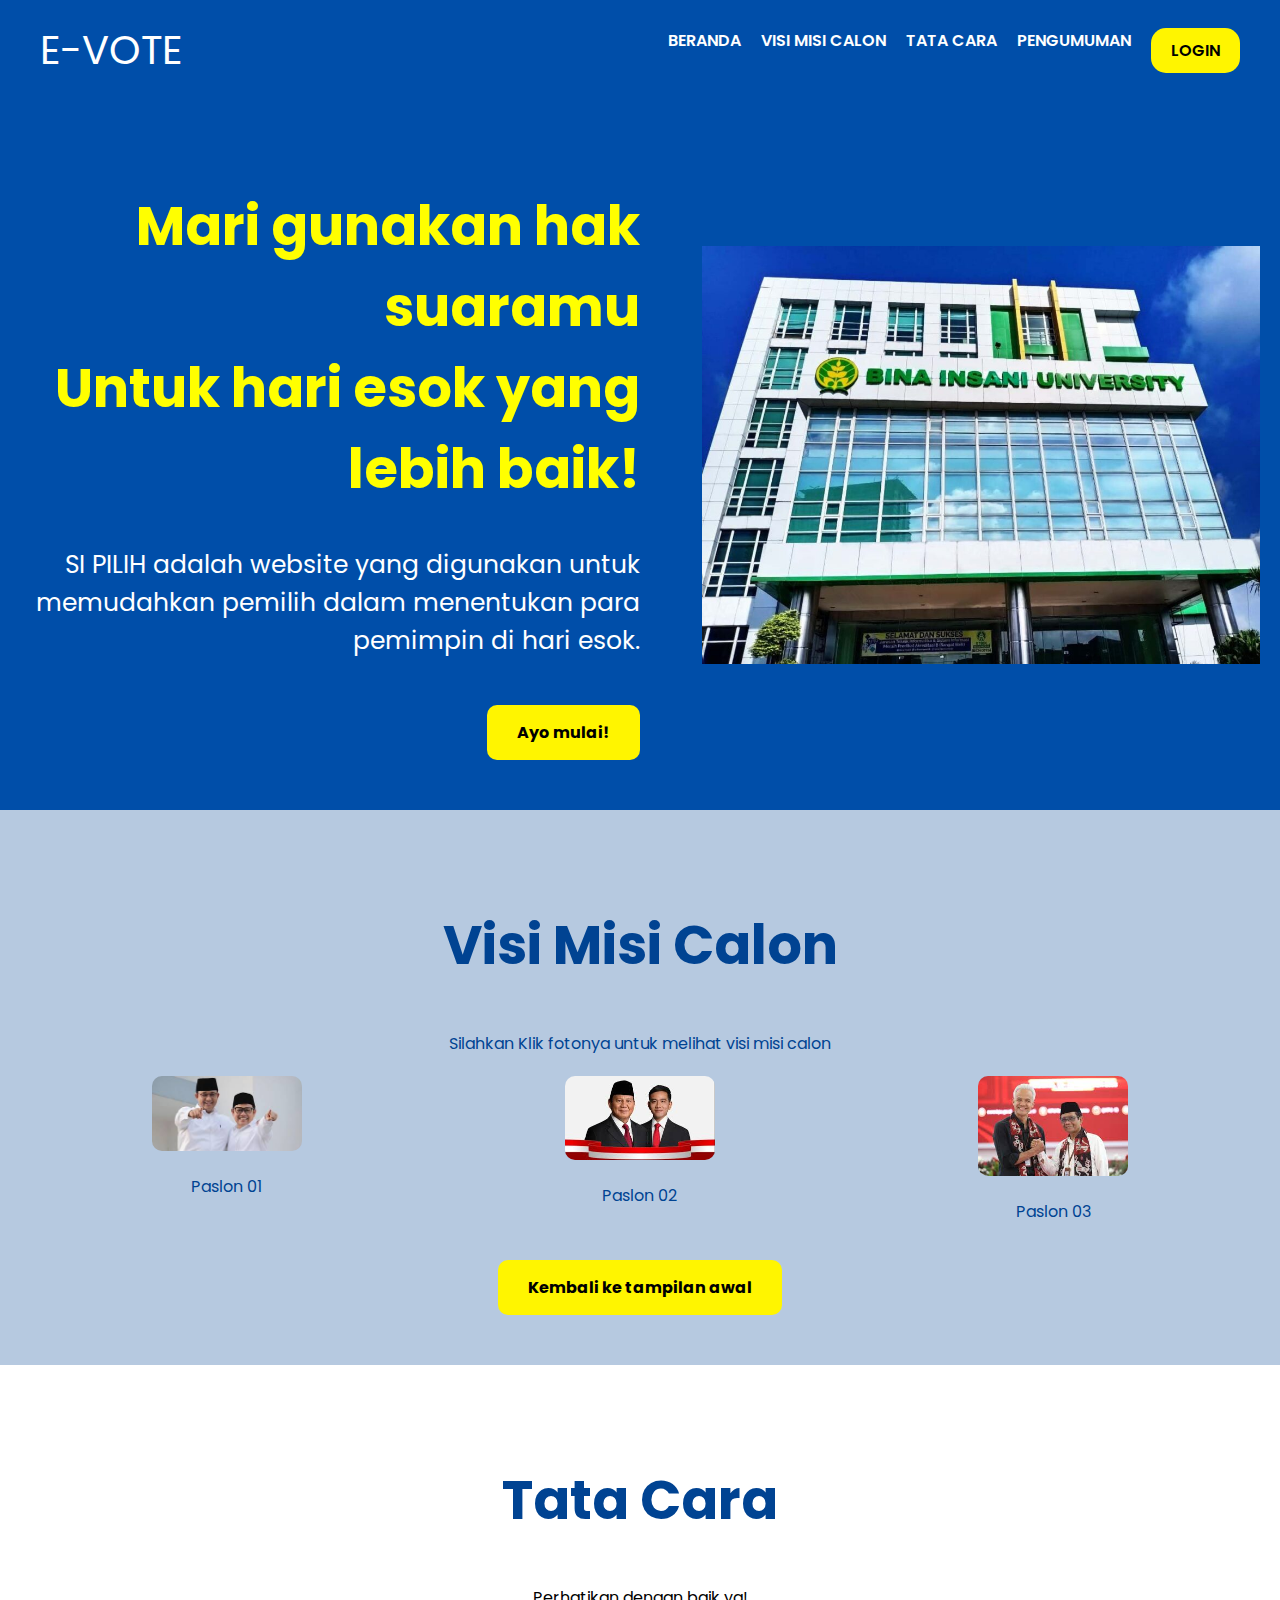
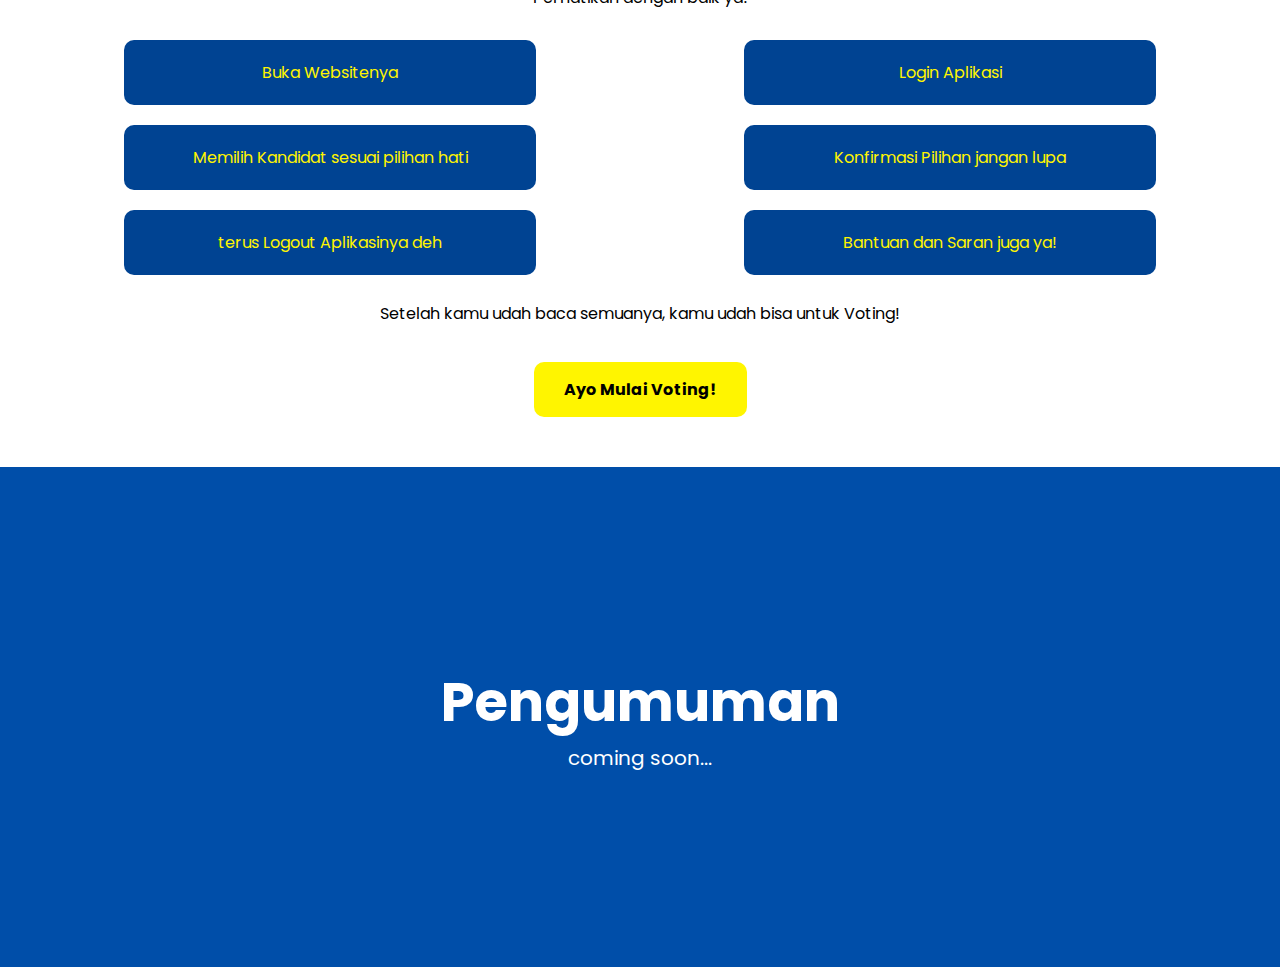
==== pilketos2/index.html @ 2f71ecdd "Tugas kelompok PBO" ====
<!doctype html>
<html lang="id">
<head>
    <meta charset="UTF-8">
    <meta http-equiv="X-UA-Compatible" content="IE=edge">
    <meta name="viewport" content="width=device-width, initial-scale=1.0">
    <title>Landing Page</title>
    <link rel="preconnect" href="https://fonts.googleapis.com">
    <link rel="preconnect" href="https://fonts.gstatic.com" crossorigin>
    <link href="https://fonts.googleapis.com/css2?family=Poppins:wght@400;500;600;700&display=swap" rel="stylesheet">
    <link rel="stylesheet" href="styles.css">
</head>
<body>
    <div class="landing-page">
        <header class="header">
            <div class="container">
                <div class="logo">E-VOTE</div>
                <nav class="nav">
                    <a href="#" class="nav-item">BERANDA</a>
                    <a href="#" class="nav-item">VISI MISI CALON</a>
                    <a href="#" class="nav-item">TATA CARA</a>
                    <a href="#" class="nav-item">PENGUMUMAN</a>
                    <a href="#" class="nav-item login-button">LOGIN</a>
                </nav>
            </div>
        </header>
        <main class="main-content">
            <section class="hero">
                <div class="hero-content">
                    <div class="hero-text">
                        <h1>Mari gunakan hak suaramu <br> Untuk hari esok yang lebih baik!</h1>
                        <p>SI PILIH adalah website yang digunakan untuk memudahkan pemilih dalam menentukan para pemimpin di hari esok.</p>
                        <a href="#" class="cta-button">Ayo mulai!</a>
                    </div>
                    <img src="image.png.jpeg" alt="Bina Insani University" class="hero-image">
                </div>
            </section>            
            <section class="candidates">
                <h2>Visi Misi Calon</h2>
                <p>Silahkan Klik fotonya untuk melihat visi misi calon</p>
                <div class="candidate-list">
                    <div class="candidate">
                        <img src="image1.png.jpeg" alt="Paslon 01">
                        <p>Paslon 01</p>
                    </div>
                    <div class="candidate">
                        <img src="image2.png.jpeg" alt="Paslon 02">
                        <p>Paslon 02</p>
                    </div>
                    <div class="candidate">
                        <img src="image3.png.jpeg" alt="Paslon 03">
                        <p>Paslon 03</p>
                    </div>
                </div>
                <a href="#" class="cta-button">Kembali ke tampilan awal</a>
            </section>
            <section class="instructions">
                <h2>Tata Cara</h2>
                <p>Perhatikan dengan baik ya!</p>
                <div class="steps">
                    <div class="step">Buka Websitenya</div>
                    <div class="step">Login Aplikasi</div>
                    <div class="step">Memilih Kandidat sesuai pilihan hati</div>
                    <div class="step">Konfirmasi Pilihan jangan lupa</div>
                    <div class="step">terus Logout Aplikasinya deh</div>
                    <div class="step">Bantuan dan Saran juga ya!</div>
                </div>
                <p>Setelah kamu udah baca semuanya, kamu udah bisa untuk Voting!</p>
                <a href="#" class="cta-button">Ayo Mulai Voting!</a>
            </section>
            <section class="announcements">
                <h2>Pengumuman</h2>
                <p>coming soon...</p>
            </section>
        </main>
    </div>
</body>
</html>
---- pilketos2/styles.css ----
body {
  margin: 0;
  font-family: 'Poppins', sans-serif;
  background-color: #B6C9E0;
}

.header {
  background-color: #004EA9;
  padding: 20px;
  box-shadow: 0px 4px 4px rgba(0, 0, 0, 0.1);
}

.container {
  max-width: 1200px;
  margin: 0 auto;
  display: flex;
  justify-content: space-between;
  align-items: center;
}

.logo {
  font-size: 40px;
  color: #fff;
}

.nav {
  display: flex;
  gap: 20px;
}

.nav-item {
  font-weight: 600;
  color: #fff;
  text-decoration: none;
}

.login-button {
  background-color: #FFF500;
  padding: 10px 20px;
  border-radius: 15px;
  color: #000;
}

.main-content {
  text-align: center;
  padding: unset;
}

.hero {
  background-color: #004EA9;
  padding: 50px 20px;
  color: #ffff00;
  position: relative;
}

.hero-content {
  display: flex;
  align-items: center;
  justify-content: space-between;
}

.hero-text {
  max-width: 50%;
  text-align: right; /* Tambahkan properti text-align:right; di sini */
}

.hero h1 {
  font-size: 54px;
}

.hero p {
  font-size: 25px;
  color: #FFFFFF;
}

.cta-button {
  display: inline-block;
  padding: 15px 30px;
  background-color: #FFF500;
  color: #000;
  font-weight: 700;
  border-radius: 10px;
  text-decoration: none;
  margin-top: 20px;
}

.hero-image {
  width: 45%;
  height: auto;
  
}

.candidates {
  background-color: #B6C9E0;
  padding: 50px 20px;
  color: #004392;
}

.candidates h2 {
  font-size: 54px;
}

.candidate-list {
  display: flex;
  justify-content: space-around;
  margin-top: 20px;
}

.candidate {
  text-align: center;
}

.candidate img {
  width: 150px;
  height: auto;
  border-radius: 10px;
}

.instructions {
  background-color: #fff;
  padding: 50px 20px;
  color: #000;
}

.instructions h2 {
  font-size: 54px;
  color: #004392;
}

.instructions .steps {
  display: flex;
  flex-wrap: wrap;
  justify-content: space-around;
  margin-top: 20px;
}

.step {
  background-color: #004392;
  color: #FFF500;
  padding: 20px;
  border-radius: 10px;
  margin: 10px;
  flex-basis: 30%;
  text-align: center;
}

.announcements {
  background-color: #004EA9;
  padding: 50px 20px;
  color: #fff;
  display: flex;
  flex-direction: column;
  justify-content: center;
  align-items: center;
  height: 400px; /* Atur tinggi sesuai kebutuhan */
  text-align: center; /* Agar teks juga berada di tengah secara horizontal */
}

.announcements h2 {
  font-size: 54px;
  margin: 0;
}

.announcements p {
  font-size: 20px;
  margin: 0;
}
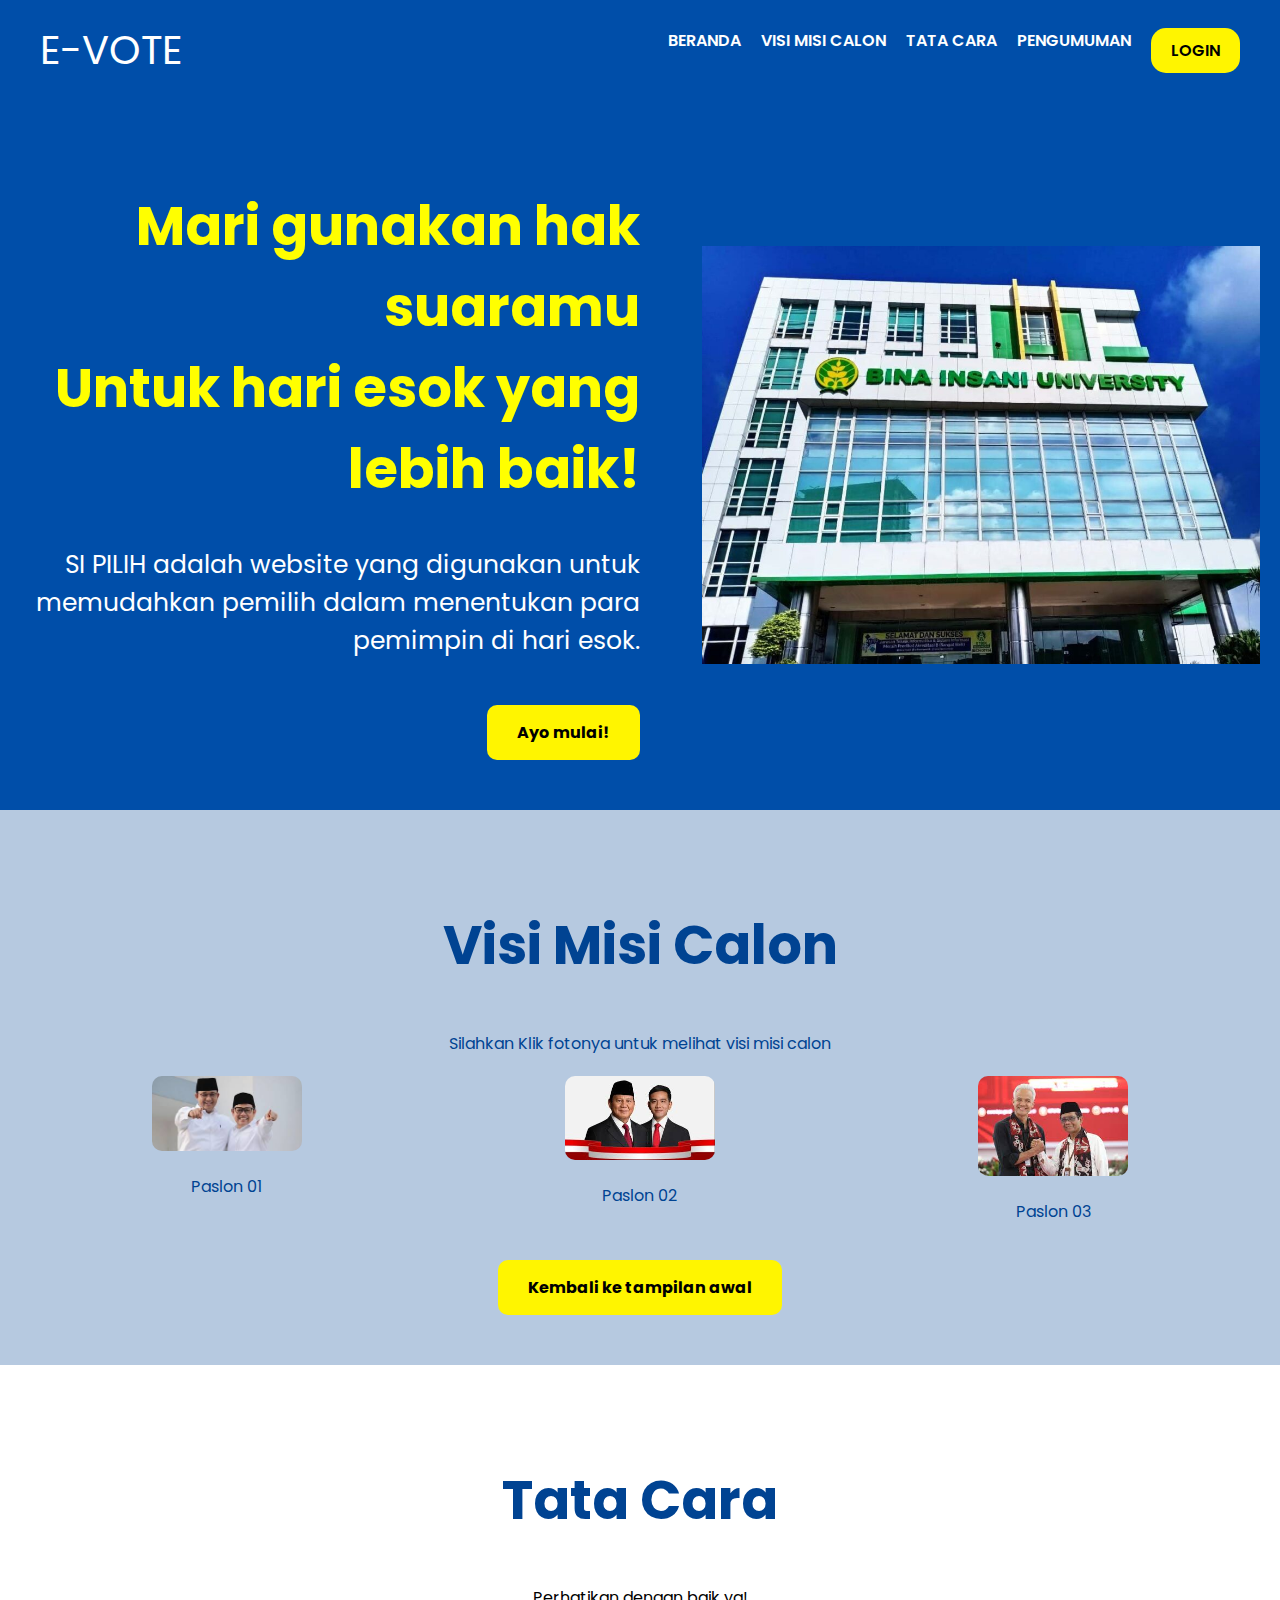
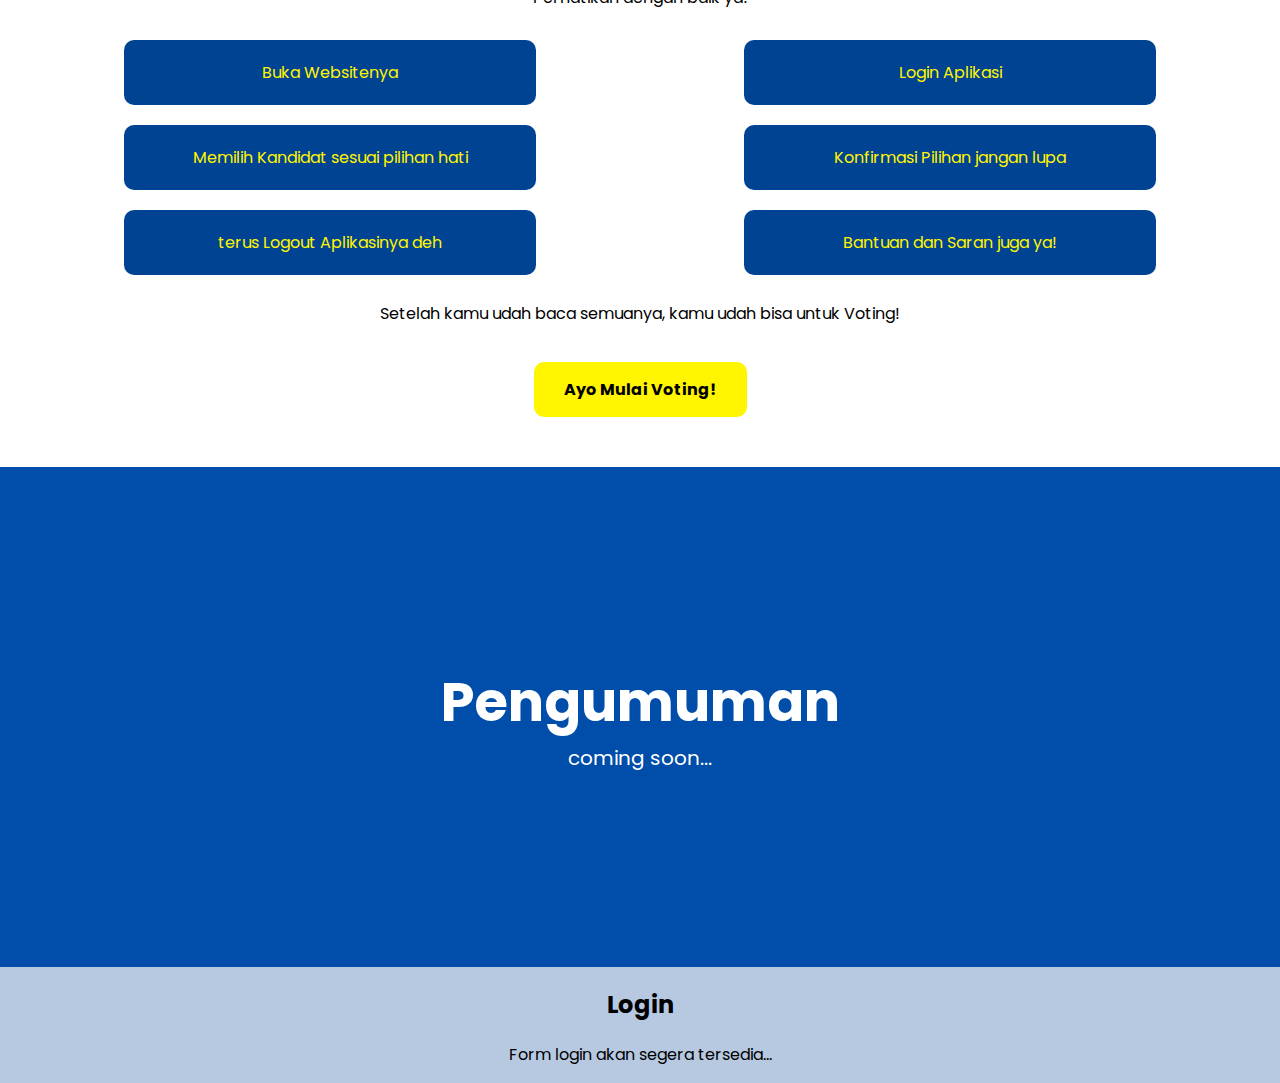
==== commit 27fe2844: "index.html" ====
--- a/pilketos2/index.html
+++ b/pilketos2/index.html
@@ -9,6 +9,11 @@
     <link rel="preconnect" href="https://fonts.gstatic.com" crossorigin>
     <link href="https://fonts.googleapis.com/css2?family=Poppins:wght@400;500;600;700&display=swap" rel="stylesheet">
     <link rel="stylesheet" href="styles.css">
+    <style>
+        html {
+            scroll-behavior: smooth;
+        }
+    </style>
 </head>
 <body>
     <div class="landing-page">
@@ -16,26 +21,26 @@
             <div class="container">
                 <div class="logo">E-VOTE</div>
                 <nav class="nav">
-                    <a href="#" class="nav-item">BERANDA</a>
-                    <a href="#" class="nav-item">VISI MISI CALON</a>
-                    <a href="#" class="nav-item">TATA CARA</a>
-                    <a href="#" class="nav-item">PENGUMUMAN</a>
-                    <a href="#" class="nav-item login-button">LOGIN</a>
+                    <a href="#beranda" class="nav-item">BERANDA</a>
+                    <a href="#visi-misi" class="nav-item">VISI MISI CALON</a>
+                    <a href="#tata-cara" class="nav-item">TATA CARA</a>
+                    <a href="#pengumuman" class="nav-item">PENGUMUMAN</a>
+                    <a href="#login" class="nav-item login-button">LOGIN</a>
                 </nav>
             </div>
         </header>
         <main class="main-content">
-            <section class="hero">
+            <section id="beranda" class="hero">
                 <div class="hero-content">
                     <div class="hero-text">
                         <h1>Mari gunakan hak suaramu <br> Untuk hari esok yang lebih baik!</h1>
                         <p>SI PILIH adalah website yang digunakan untuk memudahkan pemilih dalam menentukan para pemimpin di hari esok.</p>
-                        <a href="#" class="cta-button">Ayo mulai!</a>
+                        <a href="#visi-misi" class="cta-button">Ayo mulai!</a>
                     </div>
                     <img src="image.png.jpeg" alt="Bina Insani University" class="hero-image">
                 </div>
             </section>            
-            <section class="candidates">
+            <section id="visi-misi" class="candidates">
                 <h2>Visi Misi Calon</h2>
                 <p>Silahkan Klik fotonya untuk melihat visi misi calon</p>
                 <div class="candidate-list">
@@ -52,9 +57,9 @@
                         <p>Paslon 03</p>
                     </div>
                 </div>
-                <a href="#" class="cta-button">Kembali ke tampilan awal</a>
+                <a href="#beranda" class="cta-button">Kembali ke tampilan awal</a>
             </section>
-            <section class="instructions">
+            <section id="tata-cara" class="instructions">
                 <h2>Tata Cara</h2>
                 <p>Perhatikan dengan baik ya!</p>
                 <div class="steps">
@@ -66,11 +71,15 @@
                     <div class="step">Bantuan dan Saran juga ya!</div>
                 </div>
                 <p>Setelah kamu udah baca semuanya, kamu udah bisa untuk Voting!</p>
-                <a href="#" class="cta-button">Ayo Mulai Voting!</a>
+                <a href="#beranda" class="cta-button">Ayo Mulai Voting!</a>
             </section>
-            <section class="announcements">
+            <section id="pengumuman" class="announcements">
                 <h2>Pengumuman</h2>
                 <p>coming soon...</p>
+            </section>
+            <section id="login" class="login">
+                <h2>Login</h2>
+                <p>Form login akan segera tersedia...</p>
             </section>
         </main>
     </div>
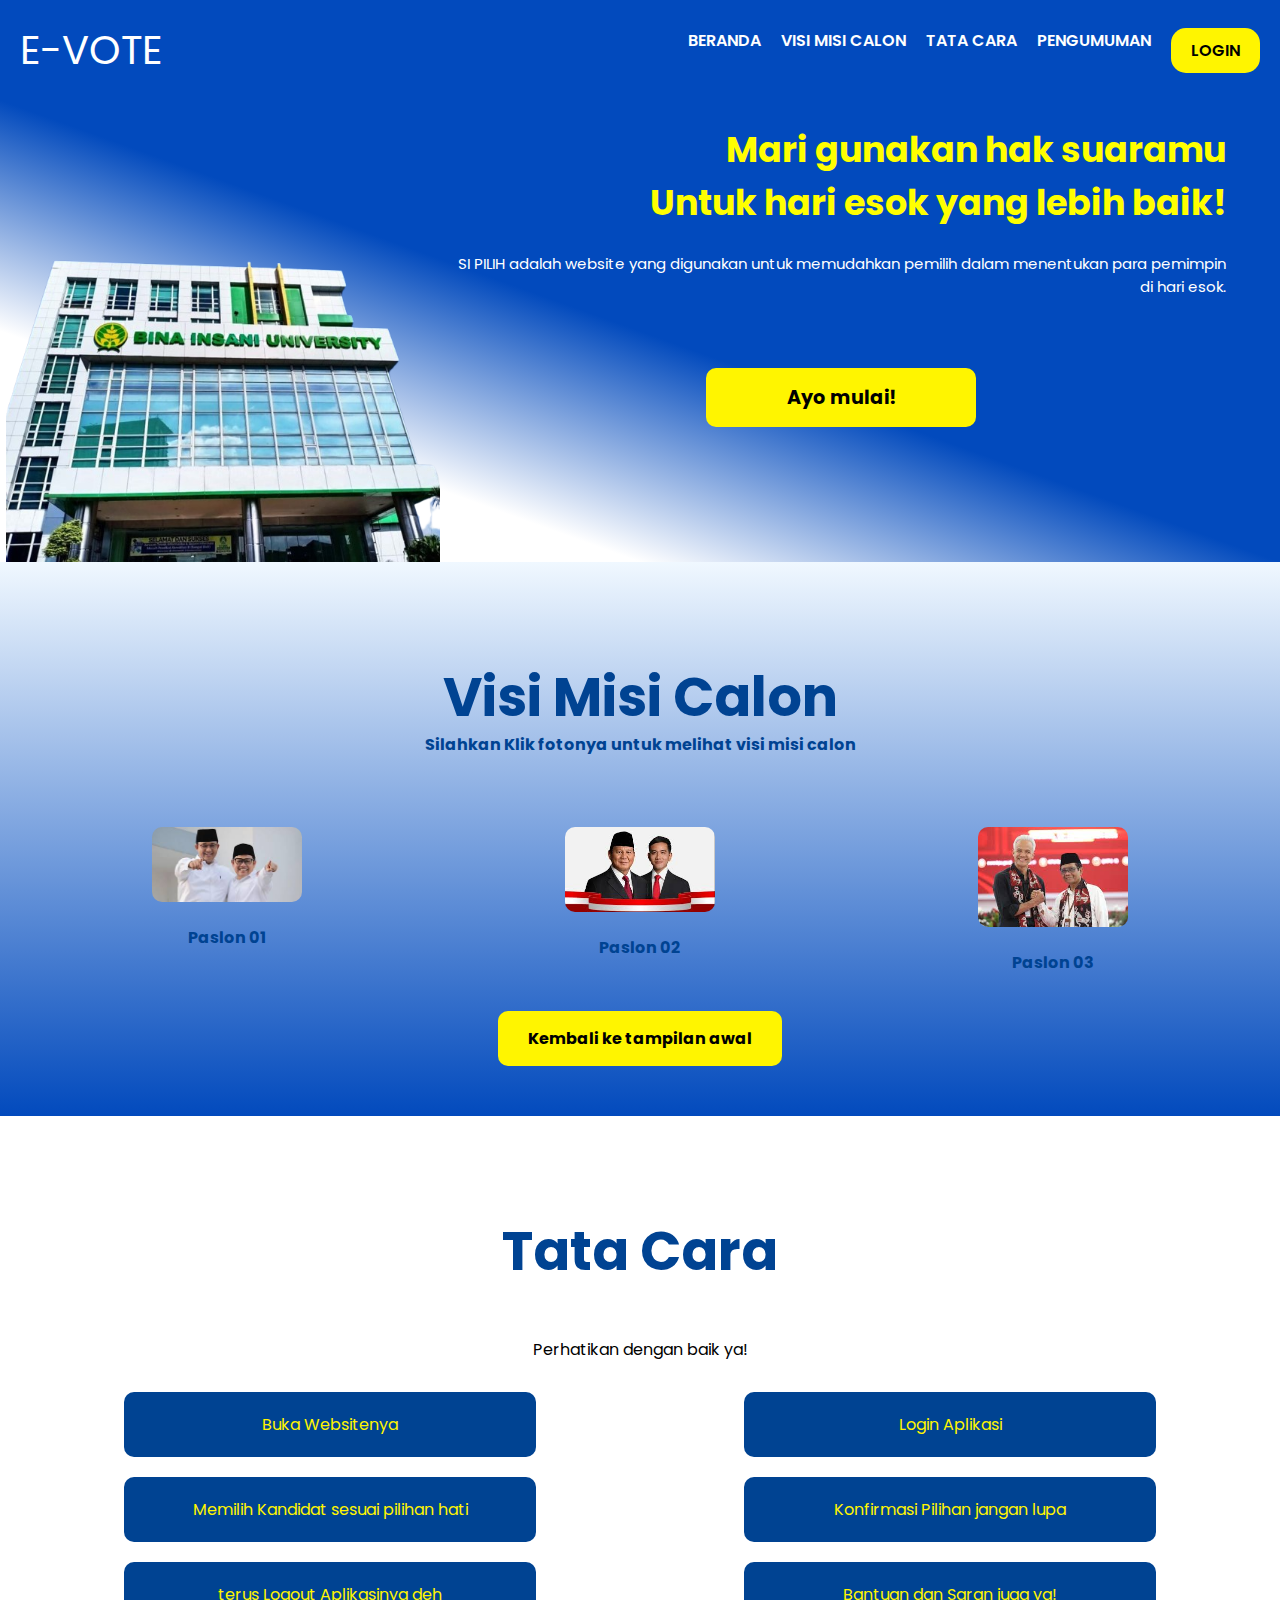
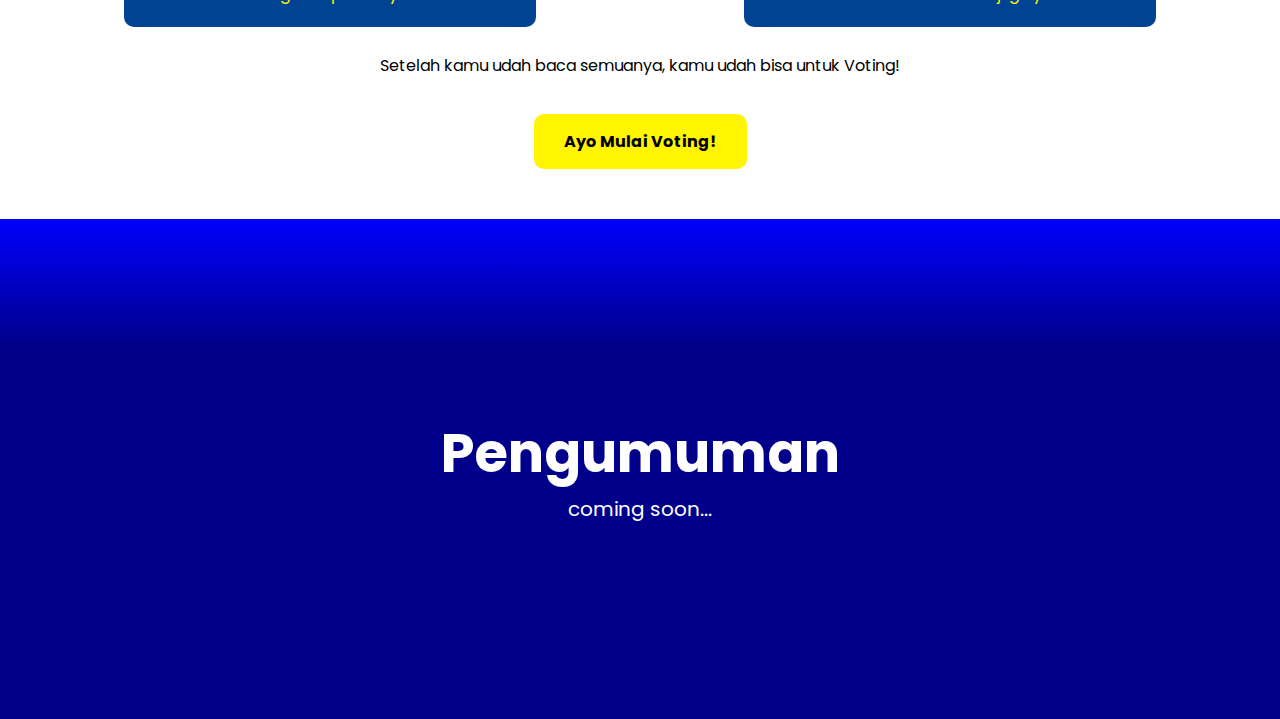
==== commit 6c1cc842: "Add files via upload" ====
--- a/pilketos2/index.html
+++ b/pilketos2/index.html
@@ -17,7 +17,7 @@
 </head>
 <body>
     <div class="landing-page">
-        <header class="header">
+        <header id="atas" class="header">
             <div class="container">
                 <div class="logo">E-VOTE</div>
                 <nav class="nav">
@@ -25,7 +25,7 @@
                     <a href="#visi-misi" class="nav-item">VISI MISI CALON</a>
                     <a href="#tata-cara" class="nav-item">TATA CARA</a>
                     <a href="#pengumuman" class="nav-item">PENGUMUMAN</a>
-                    <a href="#login" class="nav-item login-button">LOGIN</a>
+                    <a href="login.html" class="nav-item login-button">LOGIN</a>
                 </nav>
             </div>
         </header>
@@ -33,16 +33,16 @@
             <section id="beranda" class="hero">
                 <div class="hero-content">
                     <div class="hero-text">
-                        <h1>Mari gunakan hak suaramu <br> Untuk hari esok yang lebih baik!</h1>
-                        <p>SI PILIH adalah website yang digunakan untuk memudahkan pemilih dalam menentukan para pemimpin di hari esok.</p>
-                        <a href="#visi-misi" class="cta-button">Ayo mulai!</a>
+                        <h1 id="judul1">Mari gunakan hak suaramu <br> Untuk hari esok yang lebih baik!</h1>
+                        <p id="judul2">SI PILIH adalah website yang digunakan untuk memudahkan pemilih dalam menentukan para pemimpin di hari esok.</p>
+                        <a id="mulai" href="#visi-misi" class="cta-button">Ayo mulai!</a>
                     </div>
-                    <img src="image.png.jpeg" alt="Bina Insani University" class="hero-image">
+                    <img id="binainsani"src="binainsan.png" alt="Bina Insani University" class="hero-image">
                 </div>
             </section>            
             <section id="visi-misi" class="candidates">
                 <h2>Visi Misi Calon</h2>
-                <p>Silahkan Klik fotonya untuk melihat visi misi calon</p>
+                <p style=  "position: relative; bottom: 50px;">Silahkan Klik fotonya untuk melihat visi misi calon</p>
                 <div class="candidate-list">
                     <div class="candidate">
                         <img src="image1.png.jpeg" alt="Paslon 01">
@@ -57,7 +57,7 @@
                         <p>Paslon 03</p>
                     </div>
                 </div>
-                <a href="#beranda" class="cta-button">Kembali ke tampilan awal</a>
+                <a href="#atas" class="cta-button">Kembali ke tampilan awal</a>
             </section>
             <section id="tata-cara" class="instructions">
                 <h2>Tata Cara</h2>
@@ -77,11 +77,9 @@
                 <h2>Pengumuman</h2>
                 <p>coming soon...</p>
             </section>
-            <section id="login" class="login">
-                <h2>Login</h2>
-                <p>Form login akan segera tersedia...</p>
-            </section>
+        
+            
         </main>
     </div>
 </body>
-</html>
+</html>--- a/pilketos2/styles.css
+++ b/pilketos2/styles.css
@@ -5,17 +5,29 @@
 }
 
 .header {
-  background-color: #004EA9;
+  background-color: #024abd;
   padding: 20px;
   box-shadow: 0px 4px 4px rgba(0, 0, 0, 0.1);
 }
 
 .container {
-  max-width: 1200px;
+  
   margin: 0 auto;
   display: flex;
   justify-content: space-between;
   align-items: center;
+}
+
+.hero {
+  background-image: linear-gradient(to bottom left, #024abd, #024abd, #024abd, white, white);
+  padding: 68px 20px;
+  color: #ffff00;
+  position: relative;
+}
+
+.main-content {
+  text-align: center;
+  padding: unset;
 }
 
 .logo {
@@ -23,54 +35,37 @@
   color: #fff;
 }
 
-.nav {
-  display: flex;
-  gap: 20px;
-}
-
-.nav-item {
-  font-weight: 600;
-  color: #fff;
-  text-decoration: none;
-}
-
-.login-button {
-  background-color: #FFF500;
-  padding: 10px 20px;
-  border-radius: 15px;
-  color: #000;
-}
-
-.main-content {
-  text-align: center;
-  padding: unset;
-}
-
-.hero {
-  background-color: #004EA9;
-  padding: 50px 20px;
-  color: #ffff00;
-  position: relative;
-}
-
-.hero-content {
-  display: flex;
-  align-items: center;
-  justify-content: space-between;
-}
-
-.hero-text {
-  max-width: 50%;
-  text-align: right; /* Tambahkan properti text-align:right; di sini */
-}
-
-.hero h1 {
-  font-size: 54px;
-}
-
-.hero p {
-  font-size: 25px;
-  color: #FFFFFF;
+#binainsani{
+  position: relative; 
+  right: 820px;
+  top: 68px;
+  width: 35%;
+ 
+}
+
+#judul1{
+  position: relative; 
+  left: 400px;
+  font-size: 35px;
+  color: yellow;
+  bottom: 85px;
+}
+#judul2{
+  position: relative; 
+  left: 400px;
+  font-size: 15px;
+  margin-left: 30px;
+  bottom: 85px;
+  
+}
+
+#mulai{
+  position: relative; 
+  left: 150px;
+  text-align: center;
+  width: 210px;
+  bottom: 50px;
+  font-size: larger;
 }
 
 .cta-button {
@@ -82,7 +77,59 @@
   border-radius: 10px;
   text-decoration: none;
   margin-top: 20px;
-}
+ 
+
+}
+
+
+.nav {
+  display: flex;
+  gap: 20px;
+}
+
+.nav-item {
+  font-weight: 600;
+  color: #fff;
+  text-decoration: none;
+}
+
+.login-button {
+  background-color: #FFF500;
+  padding: 10px 20px;
+  border-radius: 15px;
+  color: #000;
+}
+
+.main-content {
+  text-align: center;
+  padding: unset;
+}
+
+
+
+.hero-content {
+  display: flex;
+  align-items: center;
+  justify-content: space-between;
+}
+
+.hero-text {
+  max-width: 100%;
+  text-align: right; 
+  
+}
+
+.hero h1 {
+  font-size: 54px;
+  
+}
+
+.hero p {
+  font-size: 25px;
+  color: #FFFFFF;
+}
+
+
 
 .hero-image {
   width: 45%;
@@ -91,9 +138,10 @@
 }
 
 .candidates {
-  background-color: #B6C9E0;
+  background-image: linear-gradient(0deg, #024abd, #F0F8FF);
   padding: 50px 20px;
   color: #004392;
+  font-weight: bold;
 }
 
 .candidates h2 {
@@ -145,15 +193,16 @@
 }
 
 .announcements {
-  background-color: #004EA9;
+  background-image: linear-gradient(180deg, blue, #00008B, #00008B, #00008B, #00008B );
   padding: 50px 20px;
   color: #fff;
   display: flex;
   flex-direction: column;
   justify-content: center;
   align-items: center;
-  height: 400px; /* Atur tinggi sesuai kebutuhan */
-  text-align: center; /* Agar teks juga berada di tengah secara horizontal */
+  height: 400px; 
+  text-align: center;
+
 }
 
 .announcements h2 {
